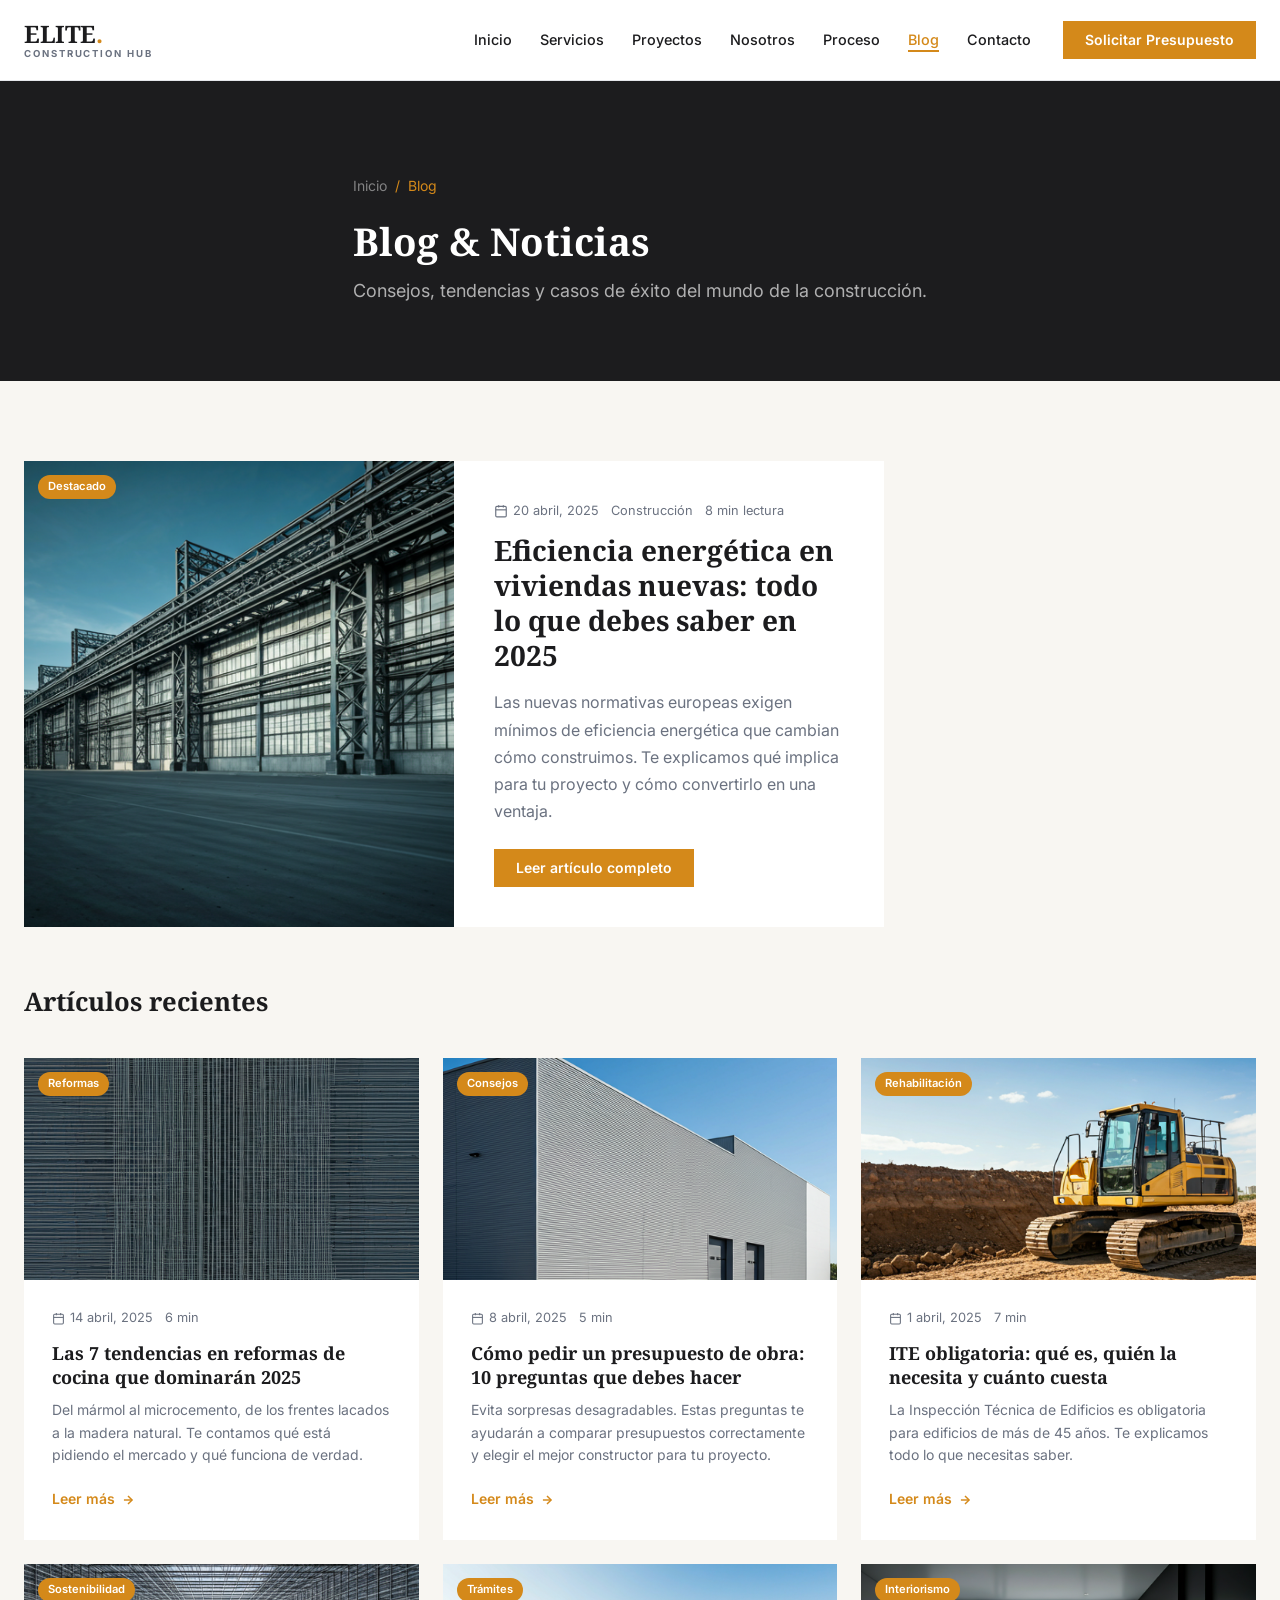
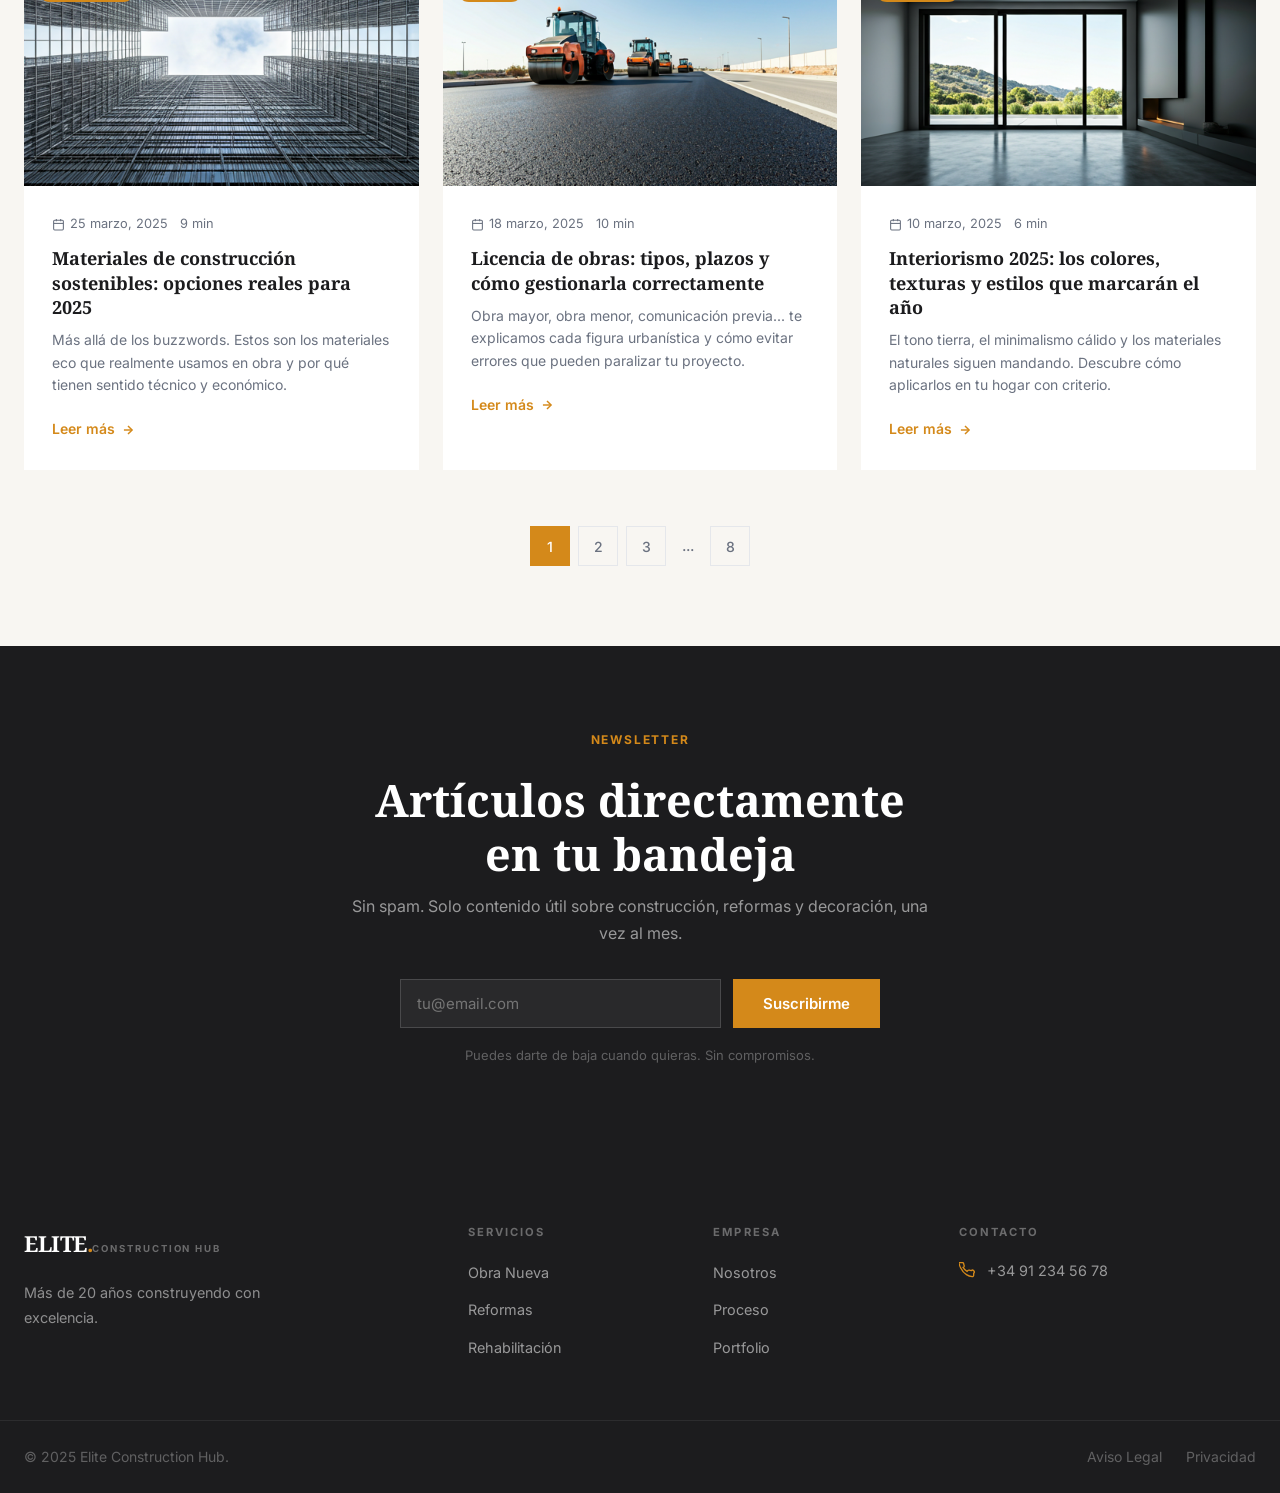
==== blog.html @ 0b5c0b94 "add: inicial" ====
<!DOCTYPE html>
<html lang="es">
<head>
  <meta charset="UTF-8">
  <link rel="preconnect" href="https://fonts.googleapis.com">
  <link rel="preconnect" href="https://fonts.gstatic.com" crossorigin>
  <link href="https://fonts.googleapis.com/css2?family=Inter:wght@400;500;600&family=Noto+Serif:wght@700&display=swap" rel="stylesheet">
  <meta name="viewport" content="width=device-width, initial-scale=1.0">
  <title>Blog — Elite Construction Hub</title>
  <meta name="description" content="Artículos, consejos y tendencias sobre construcción, reformas, interiorismo y gestión de proyectos.">
  <link rel="stylesheet" href="css/styles.css">
  <link rel="stylesheet" href="css/header-footer.css">
  <link rel="stylesheet" href="css/pages.css">
</head>
<body>

  <header class="site-header">
    <div class="container">
      <div class="header-inner">
        <a href="index.html" class="logo"><span class="logo-main">ELITE<span>.</span></span><span class="logo-sub">Construction Hub</span></a>
        <nav class="main-nav">
          <ul class="nav-links">
            <li><a href="index.html">Inicio</a></li><li><a href="servicios.html">Servicios</a></li>
            <li><a href="proyectos.html">Proyectos</a></li><li><a href="nosotros.html">Nosotros</a></li>
            <li><a href="proceso.html">Proceso</a></li><li><a href="blog.html" class="active">Blog</a></li>
            <li><a href="contacto.html">Contacto</a></li>
          </ul>
          <a href="presupuesto.html" class="btn btn-primary btn-sm">Solicitar Presupuesto</a>
        </nav>
        <button class="hamburger" aria-label="Abrir menú"><span></span><span></span><span></span></button>
      </div>
    </div>
  </header>

  <nav class="mobile-nav">
    <a href="index.html">Inicio</a><a href="servicios.html">Servicios</a><a href="proyectos.html">Proyectos</a>
    <a href="nosotros.html">Nosotros</a><a href="proceso.html">Proceso</a><a href="blog.html">Blog</a>
    <a href="contacto.html">Contacto</a><a href="faq.html">FAQ</a>
    <a href="presupuesto.html" class="btn btn-primary">Solicitar Presupuesto</a>
  </nav>

  <main>
    <div class="hero-small">
      <div class="container">
        <nav class="breadcrumb"><a href="index.html">Inicio</a><span class="breadcrumb-sep">/</span><span>Blog</span></nav>
        <h1>Blog &amp; Noticias</h1>
        <p>Consejos, tendencias y casos de éxito del mundo de la construcción.</p>
      </div>
    </div>

    <section class="section" style="background:var(--color-bg-main)">
      <div class="container">

        <!-- Featured Post -->
        <div class="blog-featured-grid fade-in" style="margin-bottom:60px">
          <div class="blog-card" style="display:grid; grid-template-columns:1fr 1fr; border-radius:var(--radius-lg); overflow:hidden; box-shadow:var(--shadow-lg)">
            <div class="blog-img" style="aspect-ratio:auto; min-height:320px;">
              <img src="images/original/similar-1.jpg" alt="Eficiencia energética en construcción" onerror="this.style.display='none'">
              <span class="blog-cat">Destacado</span>
            </div>
            <div class="blog-body" style="display:flex; flex-direction:column; justify-content:center; padding:40px">
              <div class="blog-meta">
                <span>
                  <svg width="14" height="14" fill="none" stroke="currentColor" stroke-width="2" viewBox="0 0 24 24"><rect x="3" y="4" width="18" height="18" rx="2"/><line x1="16" y1="2" x2="16" y2="6"/><line x1="8" y1="2" x2="8" y2="6"/><line x1="3" y1="10" x2="21" y2="10"/></svg>
                  20 abril, 2025
                </span>
                <span>Construcción</span>
                <span>8 min lectura</span>
              </div>
              <h2 style="font-size:1.75rem; margin-bottom:16px; line-height:1.25">Eficiencia energética en viviendas nuevas: todo lo que debes saber en 2025</h2>
              <p style="font-size:1rem; line-height:1.7; margin-bottom:24px">Las nuevas normativas europeas exigen mínimos de eficiencia energética que cambian cómo construimos. Te explicamos qué implica para tu proyecto y cómo convertirlo en una ventaja.</p>
              <a href="#" class="btn btn-primary btn-sm" style="align-self:flex-start">Leer artículo completo</a>
            </div>
          </div>
        </div>

        <!-- Blog Grid -->
        <div class="section-header fade-in" style="margin-bottom:40px; text-align:left; max-width:none">
          <h3>Artículos recientes</h3>
        </div>

        <div class="blog-grid">

          <div class="blog-card fade-in">
            <div class="blog-img">
              <img src="images/original/gallery-2.jpg" alt="Tendencias reformas 2025" onerror="this.style.display='none'">
              <span class="blog-cat">Reformas</span>
            </div>
            <div class="blog-body">
              <div class="blog-meta">
                <span><svg width="13" height="13" fill="none" stroke="currentColor" stroke-width="2" viewBox="0 0 24 24"><rect x="3" y="4" width="18" height="18" rx="2"/><line x1="16" y1="2" x2="16" y2="6"/><line x1="8" y1="2" x2="8" y2="6"/><line x1="3" y1="10" x2="21" y2="10"/></svg>14 abril, 2025</span>
                <span>6 min</span>
              </div>
              <h3>Las 7 tendencias en reformas de cocina que dominarán 2025</h3>
              <p>Del mármol al microcemento, de los frentes lacados a la madera natural. Te contamos qué está pidiendo el mercado y qué funciona de verdad.</p>
              <a href="#" class="read-more">Leer más <svg width="14" height="14" fill="none" stroke="currentColor" stroke-width="2.5" viewBox="0 0 24 24"><line x1="5" y1="12" x2="19" y2="12"/><polyline points="12 5 19 12 12 19"/></svg></a>
            </div>
          </div>

          <div class="blog-card fade-in fade-in-delay-1">
            <div class="blog-img">
              <img src="images/original/gallery-3.jpg" alt="Cómo pedir presupuesto de obra" onerror="this.style.display='none'">
              <span class="blog-cat">Consejos</span>
            </div>
            <div class="blog-body">
              <div class="blog-meta">
                <span><svg width="13" height="13" fill="none" stroke="currentColor" stroke-width="2" viewBox="0 0 24 24"><rect x="3" y="4" width="18" height="18" rx="2"/><line x1="16" y1="2" x2="16" y2="6"/><line x1="8" y1="2" x2="8" y2="6"/><line x1="3" y1="10" x2="21" y2="10"/></svg>8 abril, 2025</span>
                <span>5 min</span>
              </div>
              <h3>Cómo pedir un presupuesto de obra: 10 preguntas que debes hacer</h3>
              <p>Evita sorpresas desagradables. Estas preguntas te ayudarán a comparar presupuestos correctamente y elegir el mejor constructor para tu proyecto.</p>
              <a href="#" class="read-more">Leer más <svg width="14" height="14" fill="none" stroke="currentColor" stroke-width="2.5" viewBox="0 0 24 24"><line x1="5" y1="12" x2="19" y2="12"/><polyline points="12 5 19 12 12 19"/></svg></a>
            </div>
          </div>

          <div class="blog-card fade-in fade-in-delay-2">
            <div class="blog-img">
              <img src="images/original/gallery-4.jpg" alt="ITE y rehabilitación de edificios" onerror="this.style.display='none'">
              <span class="blog-cat">Rehabilitación</span>
            </div>
            <div class="blog-body">
              <div class="blog-meta">
                <span><svg width="13" height="13" fill="none" stroke="currentColor" stroke-width="2" viewBox="0 0 24 24"><rect x="3" y="4" width="18" height="18" rx="2"/><line x1="16" y1="2" x2="16" y2="6"/><line x1="8" y1="2" x2="8" y2="6"/><line x1="3" y1="10" x2="21" y2="10"/></svg>1 abril, 2025</span>
                <span>7 min</span>
              </div>
              <h3>ITE obligatoria: qué es, quién la necesita y cuánto cuesta</h3>
              <p>La Inspección Técnica de Edificios es obligatoria para edificios de más de 45 años. Te explicamos todo lo que necesitas saber.</p>
              <a href="#" class="read-more">Leer más <svg width="14" height="14" fill="none" stroke="currentColor" stroke-width="2.5" viewBox="0 0 24 24"><line x1="5" y1="12" x2="19" y2="12"/><polyline points="12 5 19 12 12 19"/></svg></a>
            </div>
          </div>

          <div class="blog-card fade-in">
            <div class="blog-img">
              <img src="images/original/similar-2.jpg" alt="Materiales sostenibles en construcción" onerror="this.style.display='none'">
              <span class="blog-cat">Sostenibilidad</span>
            </div>
            <div class="blog-body">
              <div class="blog-meta">
                <span><svg width="13" height="13" fill="none" stroke="currentColor" stroke-width="2" viewBox="0 0 24 24"><rect x="3" y="4" width="18" height="18" rx="2"/><line x1="16" y1="2" x2="16" y2="6"/><line x1="8" y1="2" x2="8" y2="6"/><line x1="3" y1="10" x2="21" y2="10"/></svg>25 marzo, 2025</span>
                <span>9 min</span>
              </div>
              <h3>Materiales de construcción sostenibles: opciones reales para 2025</h3>
              <p>Más allá de los buzzwords. Estos son los materiales eco que realmente usamos en obra y por qué tienen sentido técnico y económico.</p>
              <a href="#" class="read-more">Leer más <svg width="14" height="14" fill="none" stroke="currentColor" stroke-width="2.5" viewBox="0 0 24 24"><line x1="5" y1="12" x2="19" y2="12"/><polyline points="12 5 19 12 12 19"/></svg></a>
            </div>
          </div>

          <div class="blog-card fade-in fade-in-delay-1">
            <div class="blog-img">
              <img src="images/original/similar-3.jpg" alt="Licencia de obras" onerror="this.style.display='none'">
              <span class="blog-cat">Trámites</span>
            </div>
            <div class="blog-body">
              <div class="blog-meta">
                <span><svg width="13" height="13" fill="none" stroke="currentColor" stroke-width="2" viewBox="0 0 24 24"><rect x="3" y="4" width="18" height="18" rx="2"/><line x1="16" y1="2" x2="16" y2="6"/><line x1="8" y1="2" x2="8" y2="6"/><line x1="3" y1="10" x2="21" y2="10"/></svg>18 marzo, 2025</span>
                <span>10 min</span>
              </div>
              <h3>Licencia de obras: tipos, plazos y cómo gestionarla correctamente</h3>
              <p>Obra mayor, obra menor, comunicación previa... te explicamos cada figura urbanística y cómo evitar errores que pueden paralizar tu proyecto.</p>
              <a href="#" class="read-more">Leer más <svg width="14" height="14" fill="none" stroke="currentColor" stroke-width="2.5" viewBox="0 0 24 24"><line x1="5" y1="12" x2="19" y2="12"/><polyline points="12 5 19 12 12 19"/></svg></a>
            </div>
          </div>

          <div class="blog-card fade-in fade-in-delay-2">
            <div class="blog-img">
              <img src="images/original/interior-minimalista.jpg" alt="Diseño de interiores 2025" onerror="this.style.display='none'">
              <span class="blog-cat">Interiorismo</span>
            </div>
            <div class="blog-body">
              <div class="blog-meta">
                <span><svg width="13" height="13" fill="none" stroke="currentColor" stroke-width="2" viewBox="0 0 24 24"><rect x="3" y="4" width="18" height="18" rx="2"/><line x1="16" y1="2" x2="16" y2="6"/><line x1="8" y1="2" x2="8" y2="6"/><line x1="3" y1="10" x2="21" y2="10"/></svg>10 marzo, 2025</span>
                <span>6 min</span>
              </div>
              <h3>Interiorismo 2025: los colores, texturas y estilos que marcarán el año</h3>
              <p>El tono tierra, el minimalismo cálido y los materiales naturales siguen mandando. Descubre cómo aplicarlos en tu hogar con criterio.</p>
              <a href="#" class="read-more">Leer más <svg width="14" height="14" fill="none" stroke="currentColor" stroke-width="2.5" viewBox="0 0 24 24"><line x1="5" y1="12" x2="19" y2="12"/><polyline points="12 5 19 12 12 19"/></svg></a>
            </div>
          </div>

        </div>

        <!-- Pagination -->
        <div style="display:flex; justify-content:center; gap:8px; margin-top:56px;" class="fade-in">
          <button class="filter-btn active" style="width:40px; height:40px; padding:0; border-radius:var(--radius); justify-content:center; display:flex; align-items:center">1</button>
          <button class="filter-btn" style="width:40px; height:40px; padding:0; border-radius:var(--radius)">2</button>
          <button class="filter-btn" style="width:40px; height:40px; padding:0; border-radius:var(--radius)">3</button>
          <span style="display:flex; align-items:center; padding:0 8px; color:var(--color-gray)">...</span>
          <button class="filter-btn" style="width:40px; height:40px; padding:0; border-radius:var(--radius)">8</button>
        </div>

      </div>
    </section>

    <!-- Newsletter -->
    <section class="section" style="background:var(--color-dark)">
      <div class="container" style="max-width:640px; text-align:center">
        <span class="section-tag">Newsletter</span>
        <h2 style="color:white; margin:12px 0">Artículos directamente en tu bandeja</h2>
        <p style="color:rgba(255,255,255,0.55); margin-bottom:32px">Sin spam. Solo contenido útil sobre construcción, reformas y decoración, una vez al mes.</p>
        <form style="display:flex; gap:12px; max-width:480px; margin:0 auto" onsubmit="return false">
          <input type="email" placeholder="tu@email.com" style="flex:1; padding:14px 16px; border:1.5px solid rgba(255,255,255,0.15); border-radius:var(--radius); background:rgba(255,255,255,0.06); color:white; font-family:var(--font-sans); font-size:0.9375rem; outline:none">
          <button type="submit" class="btn btn-primary" style="white-space:nowrap">Suscribirme</button>
        </form>
        <p style="color:rgba(255,255,255,0.3); font-size:0.8125rem; margin-top:16px">Puedes darte de baja cuando quieras. Sin compromisos.</p>
      </div>
    </section>
  </main>

  <footer class="site-footer">
    <div class="footer-main"><div class="container"><div class="footer-grid">
      <div class="footer-brand"><a href="index.html" class="footer-logo"><span class="logo-main">ELITE<span>.</span></span><span class="logo-sub">Construction Hub</span></a><p>Más de 20 años construyendo con excelencia.</p></div>
      <div class="footer-col"><h4>Servicios</h4><ul class="footer-links"><li><a href="servicios.html">Obra Nueva</a></li><li><a href="servicios.html">Reformas</a></li><li><a href="servicios.html">Rehabilitación</a></li></ul></div>
      <div class="footer-col"><h4>Empresa</h4><ul class="footer-links"><li><a href="nosotros.html">Nosotros</a></li><li><a href="proceso.html">Proceso</a></li><li><a href="proyectos.html">Portfolio</a></li></ul></div>
      <div class="footer-col"><h4>Contacto</h4><div class="footer-contact-info"><div class="contact-item"><svg width="16" height="16" fill="none" stroke="currentColor" stroke-width="2" viewBox="0 0 24 24"><path d="M22 16.92v3a2 2 0 01-2.18 2 19.79 19.79 0 01-8.63-3.07A19.5 19.5 0 013.07 9.81a19.79 19.79 0 01-3.07-8.67A2 2 0 012 .84h3a2 2 0 012 1.72 12.84 12.84 0 00.7 2.81 2 2 0 01-.45 2.11L6.09 8a16 16 0 006 6l1.27-1.27a2 2 0 012.11-.45 12.84 12.84 0 002.81.7A2 2 0 0122 16.92z"/></svg><span>+34 91 234 56 78</span></div></div></div>
    </div></div></div>
    <div class="footer-bottom"><div class="container"><div class="footer-bottom-inner"><p>&copy; 2025 Elite Construction Hub.</p><div class="footer-bottom-links"><a href="#">Aviso Legal</a><a href="#">Privacidad</a></div></div></div></div>
  </footer>
  <script src="js/main.js"></script>
</body>
</html>
---- css/styles.css ----
/* ============================================================
   ELITE CONSTRUCTION HUB — Global Styles
   ============================================================ */

/* Reset */
*, *::before, *::after {
  box-sizing: border-box;
  margin: 0;
  padding: 0;
}

/* CSS Variables */
:root {
  --color-bg-main:    #F8F6F2;
  --color-dark:       #1C1C1E;
  --color-accent:     #D4891A;
  --color-accent-dk:  #B8741A;
  --color-gray:       #6B7280;
  --color-gray-lt:    #E5E7EB;
  --color-white:      #FFFFFF;

  /* Tipografía: Noto Serif + Inter (fiel al sistema Stitch) */
  --font-serif: 'Noto Serif', Georgia, 'Times New Roman', serif;
  --font-sans:  'Inter', -apple-system, BlinkMacSystemFont, 'Segoe UI', Roboto, sans-serif;

  --transition:      all 0.3s ease;
  --transition-fast: all 0.15s ease;

  /* Estética industrial: bordes en lugar de sombras */
  --shadow-sm: none;
  --shadow:    none;
  --shadow-lg: none;
  --shadow-xl: none;
  --border-std: 1px solid var(--color-dark);
  --border-lt:  1px solid var(--color-gray-lt);

  /* Esquinas sharp — estética blueprint/industrial */
  --radius:    0px;
  --radius-lg: 0px;
  --radius-xl: 0px;

  --container-max: 1280px;
  --container-pad: 24px;

  --section-y:    80px;
  --section-y-sm: 50px;
}

/* Base */
html { 
  scroll-behavior: smooth; 
  font-size: 16px; 
  overflow-y: scroll; /* Prevent layout shift */
}

body {
  font-family: var(--font-sans);
  background-color: var(--color-bg-main);
  color: var(--color-dark);
  line-height: 1.6;
  -webkit-font-smoothing: antialiased;
  min-height: 100vh; /* Ensure body takes full height */
}

img   { max-width: 100%; height: auto; display: block; }
a     { color: inherit; text-decoration: none; transition: var(--transition); }
ul,ol { list-style: none; }
button { font-family: inherit; }

/* ============================================================
   TYPOGRAPHY
   ============================================================ */

h1,h2,h3,h4,h5,h6 {
  font-family: var(--font-serif);
  font-weight: 700;
  color: var(--color-dark);
  line-height: 1.2;
}

h1 { font-size: clamp(2.5rem, 5vw, 4.5rem); }
h2 { font-size: clamp(2rem, 3.5vw, 3rem); }
h3 { font-size: clamp(1.375rem, 2vw, 1.75rem); }
h4 { font-size: 1.25rem; }
h5 { font-size: 1.125rem; }

p {
  color: var(--color-gray);
  line-height: 1.7;
}

/* ============================================================
   LAYOUT
   ============================================================ */

.container {
  max-width: var(--container-max);
  margin: 0 auto;
  padding: 0 var(--container-pad);
}

.section { padding: var(--section-y) 0; }

.grid   { display: grid; gap: 24px; }
.grid-2 { grid-template-columns: repeat(2,1fr); }
.grid-3 { grid-template-columns: repeat(3,1fr); }
.grid-4 { grid-template-columns: repeat(4,1fr); }

.flex         { display: flex; }
.flex-center  { display: flex; align-items: center; justify-content: center; }
.flex-between { display: flex; align-items: center; justify-content: space-between; }

/* ============================================================
   SECTION HEADER
   ============================================================ */

.section-header {
  text-align: center;
  max-width: 700px;
  margin: 0 auto 60px;
}

.section-tag {
  display: inline-block;
  font-size: 0.75rem;
  font-weight: 700;
  letter-spacing: 0.15em;
  text-transform: uppercase;
  color: var(--color-accent);
  margin-bottom: 12px;
}

.section-header h2  { margin-bottom: 16px; }
.section-header p   { font-size: 1.125rem; }

.divider {
  width: 52px;
  height: 3px;
  background: var(--color-accent);
  border-radius: 2px;
  margin: 18px auto;
}
.divider-left { margin-left: 0; }

/* ============================================================
   BUTTONS
   ============================================================ */

.btn {
  display: inline-flex;
  align-items: center;
  gap: 8px;
  font-family: var(--font-sans);
  font-size: 0.9375rem;
  font-weight: 600;
  padding: 14px 28px;
  border-radius: var(--radius);
  border: 2px solid transparent;
  cursor: pointer;
  transition: var(--transition);
  white-space: nowrap;
  line-height: 1;
}

.btn-primary {
  background: var(--color-accent);
  color: var(--color-white);
  border-color: var(--color-accent);
}
.btn-primary:hover {
  background: var(--color-accent-dk);
  border-color: var(--color-accent-dk);
  transform: translateY(-1px);
  box-shadow: 0 4px 12px rgba(212,137,26,0.35);
}

.btn-outline {
  background: transparent;
  color: var(--color-accent);
  border-color: var(--color-accent);
}
.btn-outline:hover {
  background: var(--color-accent);
  color: var(--color-white);
  transform: translateY(-1px);
}

.btn-outline-white {
  background: transparent;
  color: var(--color-white);
  border-color: var(--color-white);
}
.btn-outline-white:hover {
  background: var(--color-white);
  color: var(--color-dark);
}

.btn-dark {
  background: var(--color-dark);
  color: var(--color-white);
  border-color: var(--color-dark);
}
.btn-dark:hover { background: #2d2d2f; transform: translateY(-1px); }

.btn-sm  { padding: 10px 20px; font-size: 0.875rem; }
.btn-lg  { padding: 16px 36px; font-size: 1rem; }

/* ============================================================
   CARDS
   ============================================================ */

.card {
  background: var(--color-white);
  border: var(--border-std);
  padding: 32px;
  transition: var(--transition);
}
.card:hover {
  border-color: var(--color-accent);
  transform: translateY(-2px);
}

/* ============================================================
   BADGE
   ============================================================ */

.badge {
  display: inline-block;
  padding: 4px 12px;
  border-radius: 100px;
  font-size: 0.75rem;
  font-weight: 600;
  letter-spacing: 0.05em;
}
.badge-accent { background: rgba(212,137,26,0.12); color: var(--color-accent); }
.badge-dark   { background: var(--color-dark); color: var(--color-white); }

/* ============================================================
   FORMS
   ============================================================ */

.form-group { margin-bottom: 24px; }

.form-group label {
  display: block;
  font-size: 0.875rem;
  font-weight: 600;
  color: var(--color-dark);
  margin-bottom: 8px;
}

.form-group input,
.form-group textarea,
.form-group select {
  width: 100%;
  padding: 12px 16px;
  border: 1.5px solid var(--color-gray-lt);
  border-radius: var(--radius);
  font-family: var(--font-sans);
  font-size: 0.9375rem;
  color: var(--color-dark);
  background: var(--color-white);
  transition: var(--transition);
  outline: none;
}

.form-group input:focus,
.form-group textarea:focus,
.form-group select:focus {
  border-color: var(--color-accent);
  box-shadow: 0 0 0 3px rgba(212,137,26,0.12);
}

.form-group input::placeholder,
.form-group textarea::placeholder { color: #9CA3AF; }

.form-group textarea {
  min-height: 140px;
  resize: vertical;
}

.form-group select {
  cursor: pointer;
  appearance: none;
  background-image: url("data:image/svg+xml,%3csvg xmlns='http://www.w3.org/2000/svg' fill='none' viewBox='0 0 20 20'%3e%3cpath stroke='%236b7280' stroke-linecap='round' stroke-linejoin='round' stroke-width='1.5' d='M6 8l4 4 4-4'/%3e%3c/svg%3e");
  background-position: right 12px center;
  background-repeat: no-repeat;
  background-size: 20px;
  padding-right: 40px;
}

.form-error {
  font-size: 0.8125rem;
  color: #DC2626;
  margin-top: 6px;
  display: none;
}

.form-group.has-error input,
.form-group.has-error textarea,
.form-group.has-error select { border-color: #DC2626; }
.form-group.has-error .form-error { display: block; }

.form-success-msg {
  background: #D1FAE5;
  border: 1px solid #6EE7B7;
  color: #065F46;
  padding: 16px 24px;
  border-radius: var(--radius);
  display: none;
  align-items: center;
  gap: 12px;
  font-weight: 500;
  margin-top: 24px;
}

/* ============================================================
   HERO BASE
   ============================================================ */

.hero {
  position: relative;
  min-height: 500px;
  display: flex;
  align-items: center;
  overflow: hidden;
}

.hero-small {
  min-height: 300px;
  padding: 80px 0 60px;
  background: var(--color-dark);
  display: flex;
  align-items: center;
}
.hero-small h1   { color: var(--color-white); font-size: clamp(1.75rem, 3vw, 2.75rem); margin-bottom: 12px; }
.hero-small p    { color: rgba(255,255,255,0.65); font-size: 1.125rem; }

/* Breadcrumbs */
.breadcrumb {
  display: flex;
  align-items: center;
  gap: 8px;
  margin-bottom: 20px;
  font-size: 0.875rem;
  color: rgba(255,255,255,0.45);
}
.breadcrumb a { color: rgba(255,255,255,0.45); }
.breadcrumb a:hover { color: var(--color-accent); }
.breadcrumb span { color: var(--color-accent); }

/* ============================================================
   ANIMATIONS
   ============================================================ */

.fade-in {
  opacity: 0;
  transform: translateY(24px);
  transition: opacity 0.6s ease, transform 0.6s ease;
}
.fade-in.visible { opacity: 1; transform: translateY(0); }
.fade-in-delay-1 { transition-delay: 0.1s; }
.fade-in-delay-2 { transition-delay: 0.2s; }
.fade-in-delay-3 { transition-delay: 0.3s; }
.fade-in-delay-4 { transition-delay: 0.4s; }

/* ============================================================
   UTILITIES
   ============================================================ */

.text-center { text-align: center; }
.text-accent { color: var(--color-accent); }
.text-white  { color: var(--color-white); }
.text-gray   { color: var(--color-gray); }
.text-dark   { color: var(--color-dark); }

.bg-dark  { background-color: var(--color-dark); }
.bg-white { background-color: var(--color-white); }
.bg-main  { background-color: var(--color-bg-main); }

.mt-2 { margin-top: 16px; }
.mt-3 { margin-top: 24px; }
.mt-4 { margin-top: 32px; }
.mt-6 { margin-top: 48px; }
.mb-2 { margin-bottom: 16px; }
.mb-3 { margin-bottom: 24px; }
.mb-4 { margin-bottom: 32px; }

.img-cover { width: 100%; height: 100%; object-fit: cover; }
.w-full    { width: 100%; }

/* ============================================================
   RESPONSIVE BASE
   ============================================================ */

@media (max-width: 1024px) {
  .grid-4 { grid-template-columns: repeat(2,1fr); }
}

@media (max-width: 768px) {
  :root {
    --section-y:    var(--section-y-sm);
    --container-pad: 20px;
  }
  .grid-2, .grid-3 { grid-template-columns: 1fr; }
  .section-header { margin-bottom: 40px; }
}

@media (max-width: 480px) {
  :root { --container-pad: 16px; }
  .btn    { padding: 12px 22px; font-size: 0.875rem; }
  .btn-lg { padding: 14px 28px; }
  .grid-4 { grid-template-columns: 1fr; }
}
---- css/header-footer.css ----
/* ============================================================
   ELITE CONSTRUCTION HUB — Header & Footer
   ============================================================ */

/* ============================================================
   HEADER
   ============================================================ */

.site-header {
  position: sticky;
  top: 0;
  z-index: 1000;
  background: var(--color-white);
  border-bottom: 1px solid var(--color-gray-lt);
  transition: box-shadow 0.3s ease;
}

.site-header.scrolled {
  box-shadow: var(--shadow-lg);
  border-color: transparent;
}

.header-inner {
  display: flex;
  align-items: center;
  justify-content: space-between;
  height: 80px;
}

/* Logo */
.logo {
  display: flex;
  flex-direction: column;
  text-decoration: none;
  line-height: 1;
}

.logo-main {
  font-family: var(--font-serif);
  font-size: 1.5rem;
  font-weight: 700;
  color: var(--color-dark);
  letter-spacing: -0.02em;
}

.logo-main span { color: var(--color-accent); }

.logo-sub {
  font-family: var(--font-sans);
  font-size: 0.6rem;
  font-weight: 700;
  letter-spacing: 0.2em;
  text-transform: uppercase;
  color: var(--color-gray);
  margin-top: 3px;
}

/* Nav */
.main-nav {
  display: flex;
  align-items: center;
  gap: 32px;
}

.nav-links {
  display: flex;
  align-items: center;
  gap: 28px;
}

.nav-links a {
  font-size: 0.9rem;
  font-weight: 500;
  color: var(--color-dark);
  position: relative;
  padding-bottom: 2px;
}

.nav-links a::after {
  content: '';
  position: absolute;
  bottom: -2px;
  left: 0;
  width: 0;
  height: 2px;
  background: var(--color-accent);
  transition: width 0.3s ease;
}

.nav-links a:hover,
.nav-links a.active { color: var(--color-accent); }

.nav-links a:hover::after,
.nav-links a.active::after { width: 100%; }

/* Hamburger */
.hamburger {
  display: none;
  flex-direction: column;
  gap: 5px;
  cursor: pointer;
  padding: 4px;
  background: none;
  border: none;
}

.hamburger span {
  display: block;
  width: 24px;
  height: 2px;
  background: var(--color-dark);
  border-radius: 2px;
  transition: var(--transition);
}

.hamburger.open span:nth-child(1) { transform: rotate(45deg) translate(5px, 5px); }
.hamburger.open span:nth-child(2) { opacity: 0; }
.hamburger.open span:nth-child(3) { transform: rotate(-45deg) translate(5px, -5px); }

/* Mobile Nav */
.mobile-nav {
  display: none;
  position: fixed;
  top: 80px;
  left: 0;
  right: 0;
  bottom: 0;
  background: var(--color-white);
  z-index: 999;
  padding: 24px var(--container-pad);
  flex-direction: column;
  overflow-y: auto;
}

.mobile-nav.open { display: flex; }

.mobile-nav a {
  display: block;
  padding: 16px 0;
  font-size: 1.125rem;
  font-weight: 500;
  color: var(--color-dark);
  border-bottom: 1px solid var(--color-gray-lt);
}

.mobile-nav a:hover { color: var(--color-accent); }

.mobile-nav .btn {
  margin-top: 24px;
  justify-content: center;
  width: 100%;
}

/* ============================================================
   FOOTER
   ============================================================ */

.site-footer { background-color: var(--color-dark); }

.footer-main { padding: 80px 0 60px; }

.footer-grid {
  display: grid;
  grid-template-columns: 2fr 1fr 1fr 1.5fr;
  gap: 48px;
}

/* Footer Logo */
.footer-logo { display: inline-block; margin-bottom: 20px; }
.footer-logo .logo-main { color: var(--color-white); font-size: 1.375rem; }
.footer-logo .logo-sub  { color: rgba(255,255,255,0.35); }

.footer-brand p {
  color: rgba(255,255,255,0.5);
  font-size: 0.9rem;
  line-height: 1.7;
  max-width: 280px;
}

.footer-social {
  display: flex;
  gap: 10px;
  margin-top: 24px;
}

.social-link {
  display: flex;
  align-items: center;
  justify-content: center;
  width: 38px;
  height: 38px;
  border-radius: var(--radius);
  background: rgba(255,255,255,0.07);
  color: rgba(255,255,255,0.55);
  transition: var(--transition);
}

.social-link:hover {
  background: var(--color-accent);
  color: var(--color-white);
  transform: translateY(-2px);
}

.footer-col h4 {
  font-family: var(--font-sans);
  font-size: 0.7rem;
  font-weight: 700;
  letter-spacing: 0.18em;
  text-transform: uppercase;
  color: rgba(255,255,255,0.35);
  margin-bottom: 20px;
}

.footer-links {
  display: flex;
  flex-direction: column;
  gap: 12px;
}

.footer-links a {
  font-size: 0.9rem;
  color: rgba(255,255,255,0.55);
  transition: var(--transition);
}

.footer-links a:hover {
  color: var(--color-accent);
  padding-left: 4px;
}

.footer-contact-info {
  display: flex;
  flex-direction: column;
  gap: 16px;
}

.contact-item {
  display: flex;
  align-items: flex-start;
  gap: 12px;
}

.contact-item svg {
  flex-shrink: 0;
  margin-top: 2px;
  color: var(--color-accent);
}

.contact-item span {
  font-size: 0.9rem;
  color: rgba(255,255,255,0.55);
  line-height: 1.5;
}

/* Footer Bottom */
.footer-bottom {
  border-top: 1px solid rgba(255,255,255,0.07);
  padding: 24px 0;
}

.footer-bottom-inner {
  display: flex;
  align-items: center;
  justify-content: space-between;
  gap: 16px;
}

.footer-bottom p { font-size: 0.875rem; color: rgba(255,255,255,0.3); }

.footer-bottom-links { display: flex; gap: 24px; }

.footer-bottom-links a {
  font-size: 0.875rem;
  color: rgba(255,255,255,0.3);
  transition: var(--transition);
}

.footer-bottom-links a:hover { color: rgba(255,255,255,0.65); }

/* ============================================================
   RESPONSIVE
   ============================================================ */

@media (max-width: 1024px) {
  .footer-grid { grid-template-columns: 1fr 1fr; gap: 40px; }
}

@media (max-width: 768px) {
  .hamburger { display: flex; }
  .main-nav .nav-links,
  .main-nav .btn { display: none; }

  .footer-grid { grid-template-columns: 1fr; gap: 32px; }
  .footer-brand p { max-width: 100%; }

  .footer-bottom-inner { flex-direction: column; text-align: center; }
  .footer-bottom-links { justify-content: center; }
}
---- css/pages.css ----
/* ============================================================
   PAGES — Servicios, Proyectos, Nosotros, Proceso,
           Presupuesto, Blog, Contacto, FAQ
   ============================================================ */

/* ============================================================
   SERVICIOS
   ============================================================ */

.servicios-grid {
  display: grid;
  grid-template-columns: repeat(3,1fr);
  gap: 24px;
}

.servicio-card {
  background: var(--color-white);
  border-radius: var(--radius-lg);
  overflow: hidden;
  box-shadow: var(--shadow);
  transition: var(--transition);
}

.servicio-card:hover {
  box-shadow: var(--shadow-lg);
  transform: translateY(-5px);
}

.servicio-img {
  aspect-ratio: 16/9;
  background: linear-gradient(135deg, #2a2a2c 0%, #1C1C1E 100%);
  overflow: hidden;
  position: relative;
}

.servicio-img img {
  width: 100%;
  height: 100%;
  object-fit: cover;
  transition: transform 0.45s ease;
}

.servicio-card:hover .servicio-img img { transform: scale(1.06); }

.servicio-body { padding: 32px; }

.servicio-icon-wrap {
  width: 52px;
  height: 52px;
  border-radius: var(--radius);
  background: rgba(212,137,26,0.1);
  color: var(--color-accent);
  display: flex;
  align-items: center;
  justify-content: center;
  margin-bottom: 20px;
  transition: var(--transition);
}

.servicio-card:hover .servicio-icon-wrap {
  background: var(--color-accent);
  color: var(--color-white);
}

.servicio-body h3 { font-size: 1.2rem; margin-bottom: 12px; }
.servicio-body p  { font-size: 0.9rem; line-height: 1.65; margin-bottom: 20px; }

.servicio-features {
  display: flex;
  flex-direction: column;
  gap: 8px;
  margin-bottom: 24px;
}

.servicio-features li {
  display: flex;
  align-items: center;
  gap: 8px;
  font-size: 0.875rem;
  color: var(--color-gray);
}

.servicio-features li::before {
  content: '';
  width: 6px;
  height: 6px;
  border-radius: 50%;
  background: var(--color-accent);
  flex-shrink: 0;
}

/* Servicio Detail */
.servicio-detail-header {
  background: var(--color-dark);
  padding: 80px 0;
}

.servicio-detail-body {
  padding: 80px 0;
}

.servicio-detail-grid {
  display: grid;
  grid-template-columns: 1fr 400px;
  gap: 64px;
  align-items: start;
}

.servicio-sidebar {
  position: sticky;
  top: 100px;
}

.sidebar-card {
  background: var(--color-white);
  border-radius: var(--radius-lg);
  padding: 32px;
  box-shadow: var(--shadow-lg);
  border-top: 4px solid var(--color-accent);
}

.sidebar-card h3 { font-size: 1.25rem; margin-bottom: 8px; }
.sidebar-card p  { font-size: 0.875rem; margin-bottom: 24px; }

/* ============================================================
   PROYECTOS / PORTFOLIO
   ============================================================ */

.portfolio-filters {
  display: flex;
  align-items: center;
  justify-content: center;
  gap: 10px;
  flex-wrap: wrap;
  margin-bottom: 48px;
}

.filter-btn {
  padding: 9px 20px;
  border-radius: 100px;
  border: 1.5px solid var(--color-gray-lt);
  background: transparent;
  color: var(--color-gray);
  font-family: var(--font-sans);
  font-size: 0.875rem;
  font-weight: 500;
  cursor: pointer;
  transition: var(--transition);
}

.filter-btn:hover,
.filter-btn.active {
  border-color: var(--color-accent);
  background: var(--color-accent);
  color: var(--color-white);
}

.portfolio-grid {
  display: grid;
  grid-template-columns: repeat(3,1fr);
  gap: 24px;
}

.portfolio-item {
  border-radius: var(--radius-lg);
  overflow: hidden;
  box-shadow: var(--shadow);
  background: var(--color-white);
  transition: var(--transition);
}

.portfolio-item:hover {
  box-shadow: var(--shadow-xl);
  transform: translateY(-5px);
}

.portfolio-img {
  position: relative;
  aspect-ratio: 4/3;
  background: linear-gradient(135deg, #2d2d2f 0%, #1C1C1E 100%);
  overflow: hidden;
}

.portfolio-img img {
  width: 100%;
  height: 100%;
  object-fit: cover;
  transition: transform 0.5s ease;
}

.portfolio-item:hover .portfolio-img img { transform: scale(1.07); }

.portfolio-overlay {
  position: absolute;
  inset: 0;
  background: rgba(28,28,30,0.75);
  display: flex;
  flex-direction: column;
  align-items: center;
  justify-content: center;
  gap: 12px;
  opacity: 0;
  transition: var(--transition);
}

.portfolio-item:hover .portfolio-overlay { opacity: 1; }

.portfolio-info { padding: 24px; }
.portfolio-info h3 { font-size: 1.075rem; margin-bottom: 6px; }
.portfolio-info p  { font-size: 0.85rem; color: var(--color-gray); }

.portfolio-cat {
  position: absolute;
  top: 14px;
  left: 14px;
  background: var(--color-accent);
  color: white;
  font-size: 0.7rem;
  font-weight: 600;
  padding: 3px 10px;
  border-radius: 100px;
  letter-spacing: 0.06em;
}

/* Project Detail */
.project-detail-hero {
  position: relative;
  height: 500px;
  background: linear-gradient(rgba(28,28,30,0.55), rgba(28,28,30,0.75)),
              url('../images/proyectos/proyecto-detalle.jpg') center/cover no-repeat;
  background-color: var(--color-dark);
  display: flex;
  align-items: flex-end;
  padding-bottom: 60px;
}

.project-detail-hero h1 { color: var(--color-white); }

.project-detail-body {
  padding: 80px 0;
}

.project-detail-grid {
  display: grid;
  grid-template-columns: 1fr 340px;
  gap: 64px;
  align-items: start;
}

.project-specs {
  background: var(--color-white);
  border-radius: var(--radius-lg);
  padding: 32px;
  box-shadow: var(--shadow-lg);
  position: sticky;
  top: 100px;
}

.spec-item {
  display: flex;
  flex-direction: column;
  gap: 4px;
  padding: 16px 0;
  border-bottom: 1px solid var(--color-gray-lt);
}

.spec-item:last-child { border-bottom: none; }

.spec-label {
  font-size: 0.75rem;
  font-weight: 700;
  letter-spacing: 0.1em;
  text-transform: uppercase;
  color: var(--color-gray);
}

.spec-value {
  font-size: 1rem;
  font-weight: 600;
  color: var(--color-dark);
}

/* ============================================================
   NOSOTROS
   ============================================================ */

.about-intro {
  display: grid;
  grid-template-columns: 1fr 1fr;
  gap: 80px;
  align-items: center;
}

.about-img {
  border-radius: var(--radius-xl);
  overflow: hidden;
  aspect-ratio: 4/5;
  background: linear-gradient(160deg, #2a2a2c, #1C1C1E);
}

.about-img img { width: 100%; height: 100%; object-fit: cover; }

.about-values {
  display: flex;
  flex-direction: column;
  gap: 20px;
  margin-top: 40px;
}

.value-item {
  display: flex;
  gap: 16px;
  align-items: flex-start;
}

.value-icon {
  width: 44px;
  height: 44px;
  border-radius: var(--radius);
  background: rgba(212,137,26,0.1);
  color: var(--color-accent);
  display: flex;
  align-items: center;
  justify-content: center;
  flex-shrink: 0;
}

.value-item h4 { font-size: 1rem; margin-bottom: 4px; }
.value-item p  { font-size: 0.875rem; line-height: 1.55; }

/* Timeline History */
.history-section { background: var(--color-bg-main); }

.timeline {
  position: relative;
  max-width: 860px;
  margin: 0 auto;
}

.timeline::before {
  content: '';
  position: absolute;
  left: 50%;
  top: 0;
  bottom: 0;
  width: 2px;
  background: var(--color-gray-lt);
  transform: translateX(-50%);
}

.timeline-item {
  display: grid;
  grid-template-columns: 1fr 80px 1fr;
  gap: 24px;
  align-items: center;
  margin-bottom: 48px;
}

.timeline-item:nth-child(odd) .timeline-content { grid-column: 1; grid-row: 1; text-align: right; }
.timeline-item:nth-child(odd) .timeline-empty   { grid-column: 3; grid-row: 1; }
.timeline-item:nth-child(even) .timeline-content { grid-column: 3; grid-row: 1; }
.timeline-item:nth-child(even) .timeline-empty   { grid-column: 1; grid-row: 1; }

.timeline-dot {
  width: 48px;
  height: 48px;
  border-radius: 50%;
  background: var(--color-accent);
  color: white;
  font-weight: 700;
  font-size: 0.8125rem;
  display: flex;
  align-items: center;
  justify-content: center;
  margin: 0 auto;
  z-index: 1;
  position: relative;
  box-shadow: 0 0 0 6px var(--color-bg-main);
}

.timeline-content { background: var(--color-white); border-radius: var(--radius-lg); padding: 24px; box-shadow: var(--shadow); }
.timeline-content h4 { font-size: 1rem; margin-bottom: 8px; }
.timeline-content p  { font-size: 0.875rem; line-height: 1.55; }

/* Team */
.team-section { background: var(--color-white); }

.team-grid {
  display: grid;
  grid-template-columns: repeat(4,1fr);
  gap: 24px;
}

.team-card {
  text-align: center;
  transition: var(--transition);
}

.team-card:hover { transform: translateY(-4px); }

.team-photo {
  width: 100%;
  aspect-ratio: 3/4;
  border-radius: var(--radius-lg);
  overflow: hidden;
  background: linear-gradient(160deg, #2d2d2f, #1C1C1E);
  margin-bottom: 20px;
  position: relative;
}

.team-photo img { width: 100%; height: 100%; object-fit: cover; }

.team-social-overlay {
  position: absolute;
  inset: 0;
  background: rgba(212,137,26,0.85);
  display: flex;
  align-items: center;
  justify-content: center;
  gap: 12px;
  opacity: 0;
  transition: var(--transition);
}

.team-card:hover .team-social-overlay { opacity: 1; }

.team-social-overlay a {
  color: white;
  width: 38px;
  height: 38px;
  border-radius: 50%;
  border: 2px solid rgba(255,255,255,0.5);
  display: flex;
  align-items: center;
  justify-content: center;
  transition: var(--transition);
}

.team-social-overlay a:hover {
  background: white;
  color: var(--color-accent);
}

.team-card h3 { font-size: 1.1rem; margin-bottom: 4px; }
.team-card span { font-size: 0.875rem; color: var(--color-accent); font-weight: 500; }

/* Certifications */
.certs-section { background: var(--color-bg-main); }

.certs-grid {
  display: grid;
  grid-template-columns: repeat(4,1fr);
  gap: 24px;
}

.cert-card {
  background: var(--color-white);
  border-radius: var(--radius-lg);
  padding: 32px 24px;
  text-align: center;
  box-shadow: var(--shadow-sm);
  transition: var(--transition);
}

.cert-card:hover { box-shadow: var(--shadow-lg); transform: translateY(-4px); }

.cert-icon {
  width: 64px;
  height: 64px;
  border-radius: 50%;
  background: rgba(212,137,26,0.1);
  color: var(--color-accent);
  display: flex;
  align-items: center;
  justify-content: center;
  margin: 0 auto 16px;
}

.cert-card h4 { font-size: 0.975rem; margin-bottom: 8px; }
.cert-card p  { font-size: 0.8125rem; line-height: 1.55; }

/* ============================================================
   PROCESO
   ============================================================ */

.proceso-hero { background: var(--color-dark); }

.proceso-steps-detail {
  counter-reset: steps;
}

.paso-section {
  padding: 80px 0;
}

.paso-section:nth-child(even) { background: var(--color-white); }
.paso-section:nth-child(odd)  { background: var(--color-bg-main); }

.paso-grid {
  display: grid;
  grid-template-columns: 1fr 1fr;
  gap: 80px;
  align-items: center;
}

.paso-section:nth-child(even) .paso-img { order: 2; }
.paso-section:nth-child(even) .paso-content { order: 1; }

.paso-number {
  font-family: var(--font-serif);
  font-size: 6rem;
  font-weight: 700;
  color: rgba(212,137,26,0.12);
  line-height: 1;
  margin-bottom: -16px;
}

.paso-content h2 {
  font-size: clamp(1.75rem, 2.5vw, 2.25rem);
  margin-bottom: 16px;
}

.paso-content p { font-size: 1rem; line-height: 1.75; margin-bottom: 24px; }

.paso-features {
  display: flex;
  flex-direction: column;
  gap: 12px;
}

.paso-feature {
  display: flex;
  align-items: center;
  gap: 10px;
  font-size: 0.9rem;
  color: var(--color-dark);
  font-weight: 500;
}

.paso-feature svg { color: var(--color-accent); flex-shrink: 0; }

.paso-img {
  border-radius: var(--radius-xl);
  overflow: hidden;
  aspect-ratio: 4/3;
  background: linear-gradient(160deg, #2a2a2c, #1C1C1E);
}

.paso-img img { width: 100%; height: 100%; object-fit: cover; }

/* FAQ mini dentro de proceso */
.proceso-faq { background: var(--color-dark); }
.proceso-faq .section-header h2 { color: var(--color-white); }
.proceso-faq .section-header p  { color: rgba(255,255,255,0.55); }

/* ============================================================
   PRESUPUESTO (MULTI-STEP FORM)
   ============================================================ */

.presupuesto-section { background: var(--color-bg-main); }

.presupuesto-grid {
  display: grid;
  grid-template-columns: 1fr 400px;
  gap: 64px;
  align-items: start;
}

.form-wrapper {
  background: var(--color-white);
  border-radius: var(--radius-xl);
  padding: 48px;
  box-shadow: var(--shadow-lg);
}

/* Progress bar */
.progress-header {
  margin-bottom: 40px;
}

.progress-steps {
  display: flex;
  align-items: center;
  margin-bottom: 12px;
}

.progress-step-item {
  display: flex;
  align-items: center;
  gap: 8px;
  flex: 1;
}

.progress-step-item:last-child { flex: 0; }

.progress-dot {
  width: 36px;
  height: 36px;
  border-radius: 50%;
  border: 2px solid var(--color-gray-lt);
  background: var(--color-white);
  color: var(--color-gray);
  font-size: 0.8125rem;
  font-weight: 700;
  display: flex;
  align-items: center;
  justify-content: center;
  transition: var(--transition);
  flex-shrink: 0;
}

.progress-step-item.active .progress-dot {
  border-color: var(--color-accent);
  background: var(--color-accent);
  color: white;
}

.progress-step-item.completed .progress-dot {
  border-color: var(--color-accent);
  background: var(--color-accent);
  color: white;
}

.progress-line {
  flex: 1;
  height: 2px;
  background: var(--color-gray-lt);
  margin: 0 8px;
  transition: background 0.3s;
}

.progress-step-item.completed + .progress-step-item .progress-line,
.progress-step-item.completed .progress-line { background: var(--color-accent); }

.progress-bar-wrap {
  height: 4px;
  background: var(--color-gray-lt);
  border-radius: 2px;
  overflow: hidden;
}

.progress-bar-fill {
  height: 100%;
  background: var(--color-accent);
  border-radius: 2px;
  transition: width 0.4s ease;
}

/* Form Steps */
.form-step { display: none; }
.form-step.active { display: block; }

.step-title {
  font-size: 1.375rem;
  margin-bottom: 8px;
}

.step-desc {
  font-size: 0.9rem;
  color: var(--color-gray);
  margin-bottom: 32px;
}

.form-row {
  display: grid;
  grid-template-columns: 1fr 1fr;
  gap: 16px;
}

.form-nav {
  display: flex;
  justify-content: space-between;
  align-items: center;
  margin-top: 32px;
  padding-top: 24px;
  border-top: 1px solid var(--color-gray-lt);
}

/* Sidebar Info */
.presupuesto-sidebar {}

.sidebar-info-card {
  background: var(--color-dark);
  border-radius: var(--radius-xl);
  padding: 40px;
  color: white;
  margin-bottom: 24px;
}

.sidebar-info-card h3 {
  color: white;
  font-size: 1.375rem;
  margin-bottom: 16px;
}

.sidebar-info-card p { color: rgba(255,255,255,0.6); font-size: 0.9rem; margin-bottom: 24px; }

.sidebar-benefits {
  display: flex;
  flex-direction: column;
  gap: 14px;
}

.sidebar-benefit {
  display: flex;
  align-items: flex-start;
  gap: 12px;
  font-size: 0.875rem;
  color: rgba(255,255,255,0.75);
}

.sidebar-benefit svg { color: var(--color-accent); flex-shrink: 0; margin-top: 2px; }

.contact-quick-card {
  background: var(--color-white);
  border-radius: var(--radius-lg);
  padding: 32px;
  box-shadow: var(--shadow-lg);
}

.contact-quick-card h4 { margin-bottom: 16px; }

.quick-contact-item {
  display: flex;
  align-items: center;
  gap: 12px;
  padding: 12px 0;
  border-bottom: 1px solid var(--color-gray-lt);
  font-size: 0.9rem;
  font-weight: 500;
  color: var(--color-dark);
}

.quick-contact-item:last-child { border-bottom: none; }
.quick-contact-item svg { color: var(--color-accent); }

/* ============================================================
   BLOG
   ============================================================ */

.blog-grid {
  display: grid;
  grid-template-columns: repeat(3,1fr);
  gap: 24px;
}

.blog-card {
  border-radius: var(--radius-lg);
  overflow: hidden;
  background: var(--color-white);
  box-shadow: var(--shadow);
  transition: var(--transition);
}

.blog-card:hover { box-shadow: var(--shadow-lg); transform: translateY(-5px); }

.blog-img {
  aspect-ratio: 16/9;
  background: linear-gradient(135deg, #2d2d2f, #1C1C1E);
  overflow: hidden;
  position: relative;
}

.blog-img img {
  width: 100%;
  height: 100%;
  object-fit: cover;
  transition: transform 0.45s ease;
}

.blog-card:hover .blog-img img { transform: scale(1.06); }

.blog-cat {
  position: absolute;
  top: 14px;
  left: 14px;
  background: var(--color-accent);
  color: white;
  font-size: 0.7rem;
  font-weight: 600;
  padding: 3px 10px;
  border-radius: 100px;
}

.blog-body { padding: 28px; }

.blog-meta {
  display: flex;
  align-items: center;
  gap: 12px;
  font-size: 0.8rem;
  color: var(--color-gray);
  margin-bottom: 12px;
}

.blog-meta span { display: flex; align-items: center; gap: 5px; }

.blog-body h3 { font-size: 1.125rem; line-height: 1.35; margin-bottom: 10px; }
.blog-body p  { font-size: 0.875rem; line-height: 1.6; margin-bottom: 20px; }

.read-more {
  display: inline-flex;
  align-items: center;
  gap: 6px;
  font-size: 0.875rem;
  font-weight: 600;
  color: var(--color-accent);
  transition: gap 0.3s;
}

.read-more:hover { gap: 10px; }

/* Blog featured */
.blog-featured-grid {
  display: grid;
  grid-template-columns: 1fr 340px;
  gap: 32px;
  margin-bottom: 60px;
}

.blog-featured .blog-img { aspect-ratio: 16/9; }

.blog-sidebar {}

.sidebar-recent h4 {
  font-size: 0.75rem;
  font-weight: 700;
  letter-spacing: 0.15em;
  text-transform: uppercase;
  color: var(--color-gray);
  margin-bottom: 20px;
}

.recent-post {
  display: flex;
  gap: 14px;
  padding: 14px 0;
  border-bottom: 1px solid var(--color-gray-lt);
}

.recent-post:last-child { border-bottom: none; }

.recent-thumb {
  width: 68px;
  height: 52px;
  border-radius: var(--radius);
  overflow: hidden;
  flex-shrink: 0;
  background: linear-gradient(135deg, #2d2d2f, #1C1C1E);
}

.recent-thumb img { width: 100%; height: 100%; object-fit: cover; }

.recent-post h5 { font-size: 0.875rem; line-height: 1.4; margin-bottom: 4px; }
.recent-post span { font-size: 0.78rem; color: var(--color-gray); }

/* ============================================================
   CONTACTO
   ============================================================ */

.contacto-grid {
  display: grid;
  grid-template-columns: 1fr 480px;
  gap: 64px;
  align-items: start;
}

.contacto-info h2 { margin-bottom: 16px; }
.contacto-info p  { font-size: 1rem; margin-bottom: 40px; }

.contacto-details {
  display: flex;
  flex-direction: column;
  gap: 24px;
}

.detail-item {
  display: flex;
  gap: 16px;
  align-items: flex-start;
}

.detail-icon {
  width: 48px;
  height: 48px;
  border-radius: var(--radius);
  background: rgba(212,137,26,0.1);
  color: var(--color-accent);
  display: flex;
  align-items: center;
  justify-content: center;
  flex-shrink: 0;
}

.detail-item h4 { font-size: 1rem; margin-bottom: 4px; }
.detail-item p  { font-size: 0.9rem; line-height: 1.5; }

.contacto-form-wrap {
  background: var(--color-white);
  border-radius: var(--radius-xl);
  padding: 40px;
  box-shadow: var(--shadow-xl);
}

.contacto-form-wrap h3 { font-size: 1.5rem; margin-bottom: 8px; }
.contacto-form-wrap > p { font-size: 0.9rem; margin-bottom: 32px; }

.map-section { padding: 0; }

.map-placeholder {
  width: 100%;
  height: 400px;
  background: linear-gradient(135deg, #e8e6e0 0%, #dddad3 100%);
  display: flex;
  align-items: center;
  justify-content: center;
  flex-direction: column;
  gap: 16px;
  color: var(--color-gray);
}

.map-placeholder svg { color: var(--color-accent); opacity: 0.5; }
.map-placeholder p { font-size: 0.875rem; }

/* ============================================================
   FAQ
   ============================================================ */

.faq-intro {
  text-align: center;
  max-width: 700px;
  margin: 0 auto 64px;
}

.faq-categories {
  display: flex;
  align-items: center;
  justify-content: center;
  gap: 10px;
  flex-wrap: wrap;
  margin-bottom: 48px;
}

.faq-cat-btn {
  padding: 9px 20px;
  border-radius: 100px;
  border: 1.5px solid var(--color-gray-lt);
  background: transparent;
  color: var(--color-gray);
  font-family: var(--font-sans);
  font-size: 0.875rem;
  font-weight: 500;
  cursor: pointer;
  transition: var(--transition);
}

.faq-cat-btn:hover,
.faq-cat-btn.active {
  border-color: var(--color-accent);
  background: var(--color-accent);
  color: white;
}

.faq-list {
  max-width: 860px;
  margin: 0 auto;
  display: flex;
  flex-direction: column;
  gap: 12px;
}

.faq-item {
  background: var(--color-white);
  border-radius: var(--radius-lg);
  box-shadow: var(--shadow-sm);
  overflow: hidden;
  transition: box-shadow 0.3s;
}

.faq-item.open { box-shadow: var(--shadow-lg); }

.faq-question {
  width: 100%;
  display: flex;
  align-items: center;
  justify-content: space-between;
  padding: 22px 28px;
  background: none;
  border: none;
  cursor: pointer;
  text-align: left;
  gap: 16px;
  font-family: var(--font-serif);
  font-size: 1.0625rem;
  font-weight: 700;
  color: var(--color-dark);
  transition: color 0.3s;
}

.faq-question:hover { color: var(--color-accent); }

.faq-item.open .faq-question { color: var(--color-accent); }

.faq-icon {
  width: 28px;
  height: 28px;
  border-radius: 50%;
  border: 2px solid var(--color-gray-lt);
  display: flex;
  align-items: center;
  justify-content: center;
  flex-shrink: 0;
  transition: var(--transition);
  color: var(--color-gray);
}

.faq-item.open .faq-icon {
  background: var(--color-accent);
  border-color: var(--color-accent);
  color: white;
  transform: rotate(45deg);
}

.faq-answer {
  max-height: 0;
  overflow: hidden;
  transition: max-height 0.4s ease, padding 0.3s ease;
}

.faq-item.open .faq-answer {
  max-height: 400px;
}

.faq-answer-inner {
  padding: 0 28px 24px;
  font-size: 0.9375rem;
  color: var(--color-gray);
  line-height: 1.75;
}

/* FAQ CTA */
.faq-cta {
  background: var(--color-dark);
  border-radius: var(--radius-xl);
  padding: 56px;
  text-align: center;
  margin-top: 64px;
  max-width: 860px;
  margin-left: auto;
  margin-right: auto;
}

.faq-cta h3 { color: white; font-size: 1.75rem; margin-bottom: 12px; }
.faq-cta p  { color: rgba(255,255,255,0.6); margin-bottom: 32px; }

/* ============================================================
   RESPONSIVE — PAGES
   ============================================================ */

@media (max-width: 1024px) {
  .servicios-grid { grid-template-columns: repeat(2,1fr); }
  .portfolio-grid { grid-template-columns: repeat(2,1fr); }
  .blog-grid      { grid-template-columns: repeat(2,1fr); }
  .team-grid      { grid-template-columns: repeat(2,1fr); }
  .certs-grid     { grid-template-columns: repeat(2,1fr); }

  .servicio-detail-grid { grid-template-columns: 1fr; }
  .servicio-sidebar { position: static; }

  .presupuesto-grid { grid-template-columns: 1fr; }
  .contacto-grid    { grid-template-columns: 1fr; }

  .about-intro { grid-template-columns: 1fr; gap: 48px; }
  .about-img   { aspect-ratio: 16/9; max-height: 400px; }

  .paso-grid { grid-template-columns: 1fr; gap: 40px; }
  .paso-section:nth-child(even) .paso-img { order: 0; }
  .paso-section:nth-child(even) .paso-content { order: 0; }

  .project-detail-grid { grid-template-columns: 1fr; }
  .project-specs { position: static; }

  .blog-featured-grid { grid-template-columns: 1fr; }

  .timeline::before { left: 24px; transform: none; }
  .timeline-item { grid-template-columns: 48px 1fr; gap: 16px; }
  .timeline-item:nth-child(odd) .timeline-content,
  .timeline-item:nth-child(even) .timeline-content { grid-column: 2; grid-row: 1; text-align: left; }
  .timeline-item:nth-child(odd) .timeline-empty,
  .timeline-item:nth-child(even) .timeline-empty { display: none; }
  .timeline-dot { margin: 0; }
}

@media (max-width: 768px) {
  .servicios-grid { grid-template-columns: 1fr; }
  .portfolio-grid { grid-template-columns: 1fr; }
  .blog-grid      { grid-template-columns: 1fr; }
  .team-grid      { grid-template-columns: repeat(2,1fr); }

  .form-wrapper   { padding: 28px 20px; }
  .form-row       { grid-template-columns: 1fr; }

  .contacto-form-wrap { padding: 28px 20px; }

  .faq-cta        { padding: 36px 24px; }
}

@media (max-width: 480px) {
  .team-grid      { grid-template-columns: 1fr; }
  .certs-grid     { grid-template-columns: 1fr; }
  .portfolio-filters { justify-content: flex-start; overflow-x: auto; flex-wrap: nowrap; padding-bottom: 8px; }
}
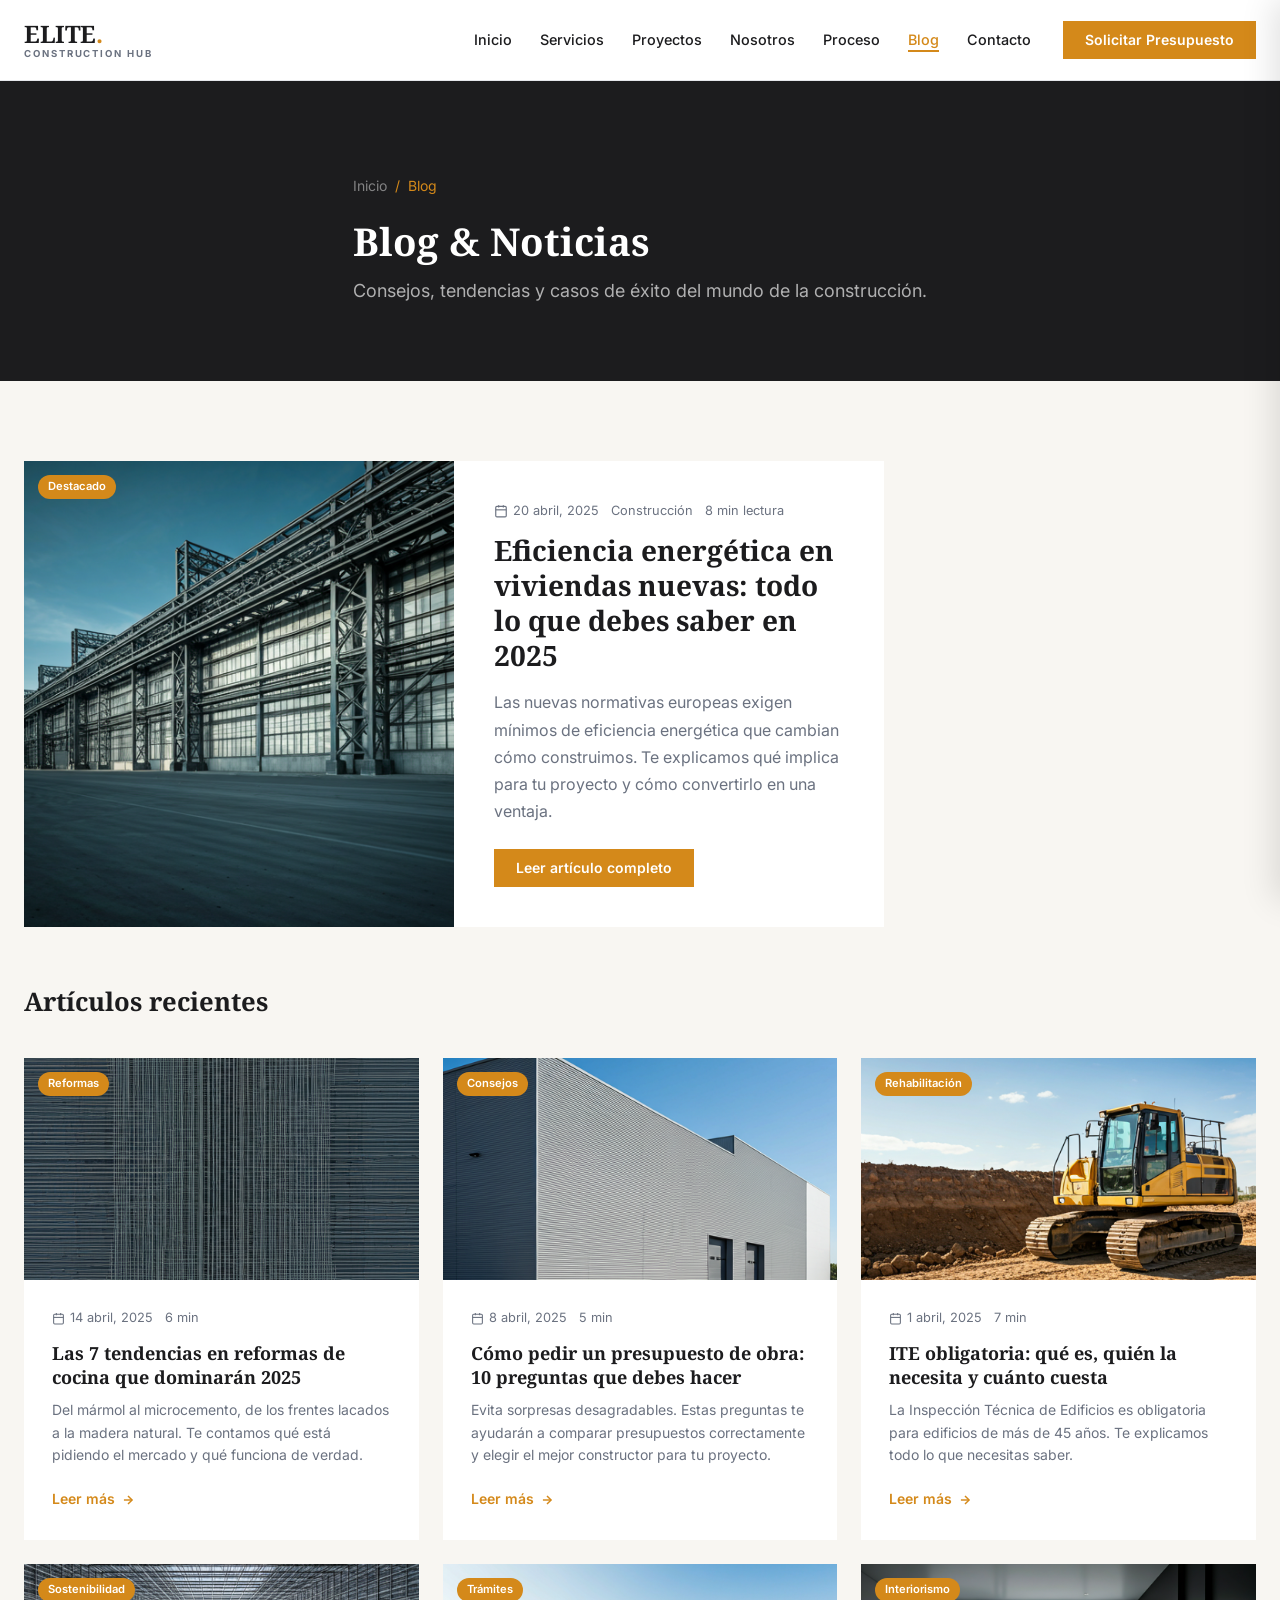
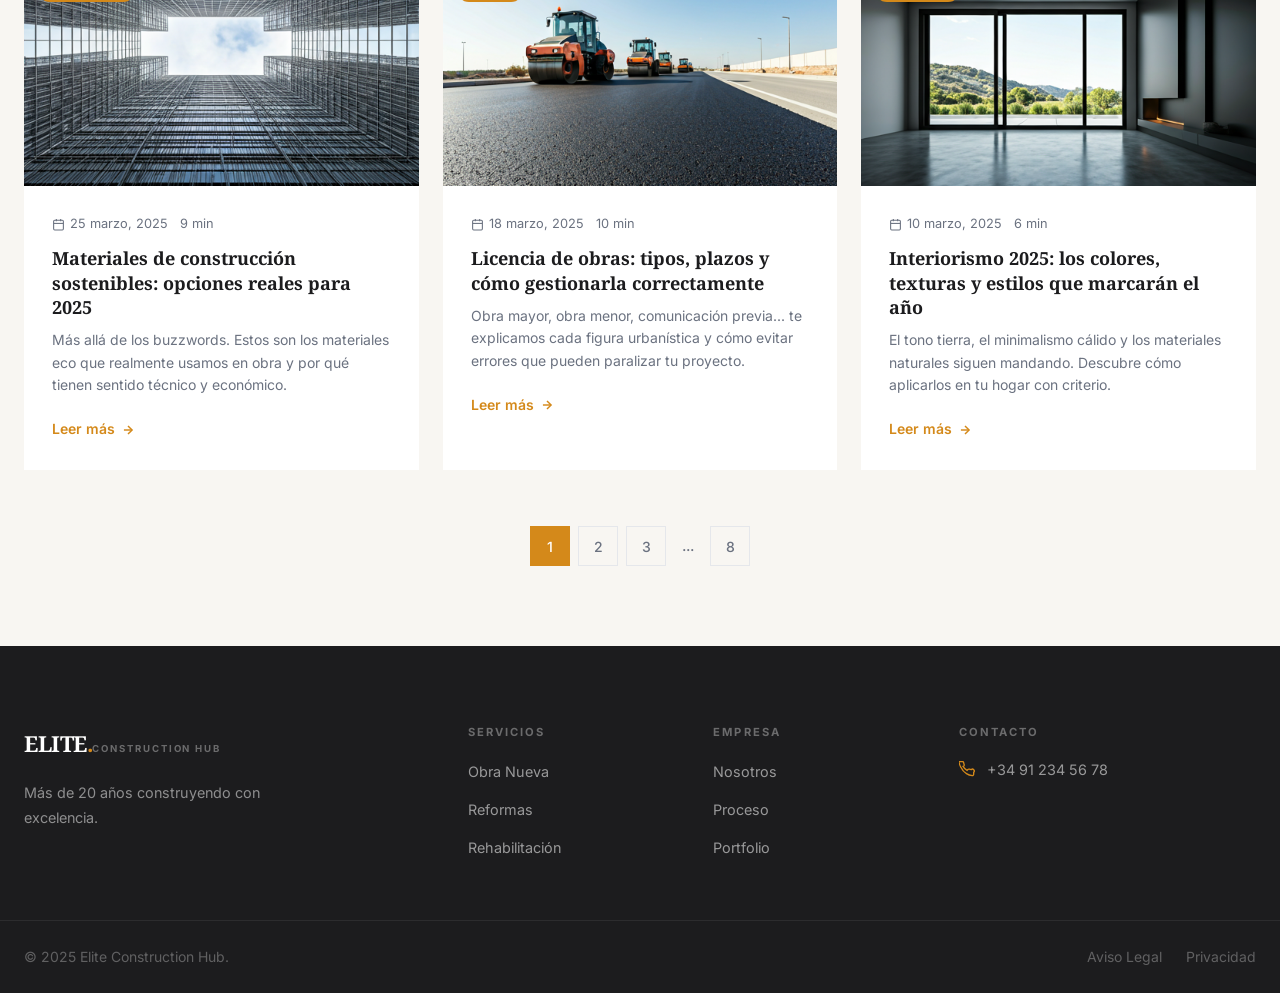
==== commit 6e43d5ee: "add: se mejoran errores" ====
--- a/blog.html
+++ b/blog.html
@@ -191,19 +191,6 @@
       </div>
     </section>
 
-    <!-- Newsletter -->
-    <section class="section" style="background:var(--color-dark)">
-      <div class="container" style="max-width:640px; text-align:center">
-        <span class="section-tag">Newsletter</span>
-        <h2 style="color:white; margin:12px 0">Artículos directamente en tu bandeja</h2>
-        <p style="color:rgba(255,255,255,0.55); margin-bottom:32px">Sin spam. Solo contenido útil sobre construcción, reformas y decoración, una vez al mes.</p>
-        <form style="display:flex; gap:12px; max-width:480px; margin:0 auto" onsubmit="return false">
-          <input type="email" placeholder="tu@email.com" style="flex:1; padding:14px 16px; border:1.5px solid rgba(255,255,255,0.15); border-radius:var(--radius); background:rgba(255,255,255,0.06); color:white; font-family:var(--font-sans); font-size:0.9375rem; outline:none">
-          <button type="submit" class="btn btn-primary" style="white-space:nowrap">Suscribirme</button>
-        </form>
-        <p style="color:rgba(255,255,255,0.3); font-size:0.8125rem; margin-top:16px">Puedes darte de baja cuando quieras. Sin compromisos.</p>
-      </div>
-    </section>
   </main>
 
   <footer class="site-footer">
--- a/css/styles.css
+++ b/css/styles.css
@@ -204,6 +204,25 @@
 
 .btn-sm  { padding: 10px 20px; font-size: 0.875rem; }
 .btn-lg  { padding: 16px 36px; font-size: 1rem; }
+
+.service-link {
+  display: inline-flex;
+  align-items: center;
+  gap: 6px;
+  font-size: 0.875rem;
+  font-weight: 600;
+  color: var(--color-accent);
+  transition: gap 0.3s;
+}
+.service-link:hover { gap: 10px; }
+
+.btn-group {
+  display: flex;
+  align-items: center;
+  justify-content: center;
+  gap: 24px;
+  flex-wrap: wrap;
+}
 
 /* ============================================================
    CARDS
@@ -411,4 +430,6 @@
   .btn    { padding: 12px 22px; font-size: 0.875rem; }
   .btn-lg { padding: 14px 28px; }
   .grid-4 { grid-template-columns: 1fr; }
-}
+  .btn-group { flex-direction: column; }
+  .btn-group .btn { justify-content: center; width: 100%; }
+}
--- a/css/header-footer.css
+++ b/css/header-footer.css
@@ -117,36 +117,99 @@
 .hamburger.open span:nth-child(2) { opacity: 0; }
 .hamburger.open span:nth-child(3) { transform: rotate(-45deg) translate(5px, -5px); }
 
-/* Mobile Nav */
+/* Mobile overlay */
+.mobile-overlay {
+  position: fixed;
+  inset: 0;
+  background: rgba(0,0,0,0.45);
+  z-index: 1000;
+  opacity: 0;
+  pointer-events: none;
+  transition: opacity 0.35s ease;
+}
+.mobile-overlay.open {
+  opacity: 1;
+  pointer-events: auto;
+}
+
+/* Mobile Nav — panel deslizante */
 .mobile-nav {
-  display: none;
+  display: flex;
+  flex-direction: column;
   position: fixed;
-  top: 80px;
-  left: 0;
+  top: 0;
   right: 0;
   bottom: 0;
+  width: 82%;
+  max-width: 340px;
   background: var(--color-white);
-  z-index: 999;
-  padding: 24px var(--container-pad);
-  flex-direction: column;
+  z-index: 1001;
+  transform: translateX(100%);
+  transition: transform 0.35s cubic-bezier(0.4, 0, 0.2, 1);
+  box-shadow: -6px 0 32px rgba(0,0,0,0.12);
   overflow-y: auto;
 }
 
-.mobile-nav.open { display: flex; }
-
-.mobile-nav a {
+.mobile-nav.open { transform: translateX(0); }
+
+/* Cabecera del panel */
+.mobile-nav-header {
+  display: flex;
+  align-items: center;
+  justify-content: space-between;
+  padding: 0 24px;
+  height: 72px;
+  border-bottom: 1px solid var(--color-gray-lt);
+  flex-shrink: 0;
+}
+
+.mobile-nav-close {
+  display: flex;
+  align-items: center;
+  justify-content: center;
+  width: 40px;
+  height: 40px;
+  border-radius: 50%;
+  border: 1px solid var(--color-gray-lt);
+  background: none;
+  cursor: pointer;
+  color: var(--color-dark);
+  transition: var(--transition);
+}
+.mobile-nav-close:hover {
+  background: var(--color-dark);
+  color: var(--color-white);
+  border-color: var(--color-dark);
+}
+
+/* Links dentro del panel */
+.mobile-nav-links {
+  display: flex;
+  flex-direction: column;
+  padding: 12px 0;
+  flex: 1;
+}
+
+.mobile-nav-links a {
   display: block;
-  padding: 16px 0;
-  font-size: 1.125rem;
+  padding: 15px 24px;
+  font-size: 1rem;
   font-weight: 500;
   color: var(--color-dark);
   border-bottom: 1px solid var(--color-gray-lt);
-}
-
-.mobile-nav a:hover { color: var(--color-accent); }
-
-.mobile-nav .btn {
-  margin-top: 24px;
+  transition: var(--transition);
+}
+
+.mobile-nav-links a:hover,
+.mobile-nav-links a.active { color: var(--color-accent); background: rgba(0,0,0,0.02); }
+
+.mobile-nav-footer {
+  padding: 24px;
+  border-top: 1px solid var(--color-gray-lt);
+  flex-shrink: 0;
+}
+
+.mobile-nav-footer .btn {
   justify-content: center;
   width: 100%;
 }
